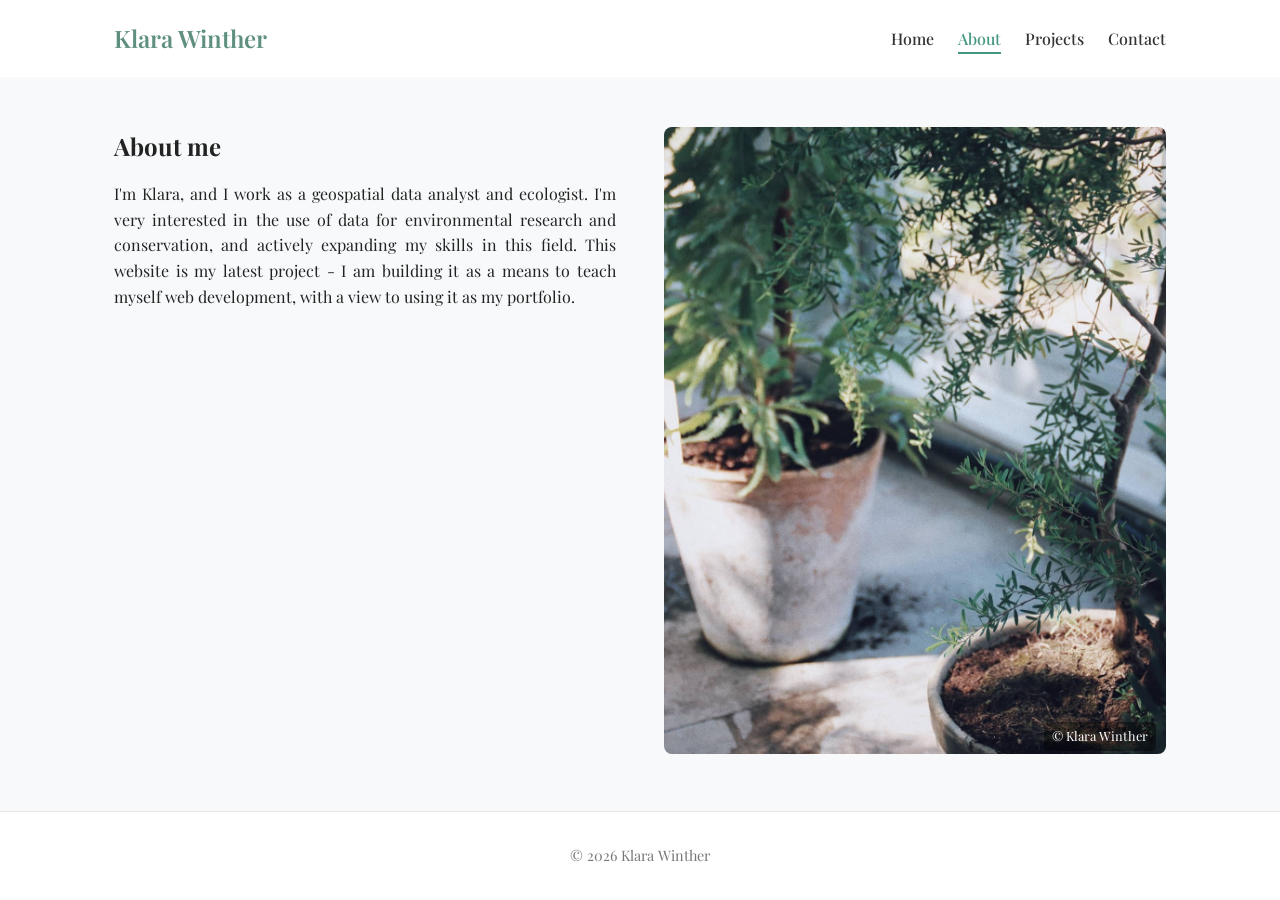
==== about.html @ df239829 "Copyright on images" ====
<!DOCTYPE html>
<html lang="en">
<head>
  <meta charset="UTF-8">
  <meta name="viewport" content="width=device-width, initial-scale=1.0">
  <title>Klara Winther</title>
  <link rel="icon" type="image/x-icon" href="/images/favicon.ico">

  <!-- Google Fonts -->
  <link rel="preconnect" href="https://fonts.googleapis.com">
  <link rel="preconnect" href="https://fonts.gstatic.com" crossorigin>
  <link href="https://fonts.googleapis.com/css2?family=Playfair+Display:ital,wght@0,400..900;1,400..900&display=swap" rel="stylesheet">

  <link rel="stylesheet" href="assets/css/style.css">
</head>

<body>

<header class="site-header">
  <div class="container">
    <h1 class="logo">Klara Winther</h1>
    <nav>
      <ul class="nav-links">
        <li><a href="index.html">Home</a></li>
        <li><a href="about.html" class="active">About</a></li>
        <li><a href="projects.html">Projects</a></li>
        <li><a href="contact.html">Contact</a></li>
      </ul>
    </nav>
  </div>
</header>

<main>

   <section class="about-hero"> 
    <div class="container about-layout">
        <div class="about-text">
            <h1>About me</h1>
            <p>I'm Klara, and I work as a geospatial data analyst and ecologist.
                I'm very interested in the use of data for environmental research and conservation, and actively expanding my skills in this field. 
                This website is my latest project - I am building it as a means to teach myself web development, with a view to using it as my portfolio.</p>
        </div>

        <div class="about-image">
       <img src="assets/images/plants.jpg">
       <span>© Klara Winther</span>
        </div>
    </div>
  </section>

  <!--<section class="content-section">
    <div class="container">
      <h3>What I Do</h3>
      <p>Short intro text here.</p>
    </div>
  </section>
-->
</main>

<footer class="site-footer">
  <div class="container">
    <p>© 2026 Klara Winther</p>
  </div>
</footer>

<script src="assets/js/script.js"></script>
</body>
</html>
---- assets/css/style.css ----
/* Reset */
* {
  margin: 0;
  padding: 0;
  box-sizing: border-box;
}

/* Base */
body {
  font-family: 'Playfair Display', serif;
  line-height: 1.6;
  background-color: #f8f9fa;
  color: #222;
}

.container {
  max-width: 1100px;
  margin: 0 auto;
  padding: 0 1.5rem;
}

/* Header */
.site-header {
  background: white;
  padding: 1.2rem 0;
}

.site-header .container {
  display: flex;
  justify-content: space-between;
  align-items: center;
}

.logo {
  font-size: 1.5rem;
  font-weight: 600;
  color: #5f8f7e;
}

.nav-links {
  list-style: none;
  display: flex;
  gap: 1.5rem;
  position: sticky;
  top: 0;
}

.nav-links a {
  text-decoration: none;
  color: #333;
  font-weight: 500;
}

.nav-links a.active {
  color: #449782;
  border-bottom: 2px solid #449782;
  padding-bottom: 3px;
}

.nav-links a:hover {
  color: #449782; /* accent color */
}

/* Hero Section */
.hero-layout {
  display: flex;
  /* Change 'center' to 'flex-start' so both image and text align to the top */
  align-items: flex-start; 
  justify-content: space-between;
  gap: 3rem;
  
  /* Creates the gap above the entire hero section */
  padding-top: 50px;
  padding-bottom: 50px;
  border-bottom: #577e70 solid 5px;
}

.hero-image {
  flex: 1;
  position: relative;
}

.hero-text {
  flex: 1;
}

.hero-text h1 {
  margin-bottom: 1rem;
}

.hero-image img {
  width: 100%;
  height: auto;
  border-radius: 8px;
}

.hero-image span {
  position: absolute;
  bottom: 10px;
  right: 10px;
  font-size: 0.8rem;
  color: white;
  background: rgba(0,0,0,0.4);
  padding: 4px 8px;
  border-radius: 4px;
}

@media (max-width: 768px) {
  .hero-layout {
    flex-direction: column;
    text-align: center;
  }
}

/* Content Sections */
.content-section {
  padding: 2rem 0;
}

.content-section h3 {
  margin-bottom: 1rem;
  font-size: 1.5rem;
}

.content-section p {
  margin-bottom: 3rem;
}

/* Footer */
.site-footer {
  padding: 2rem 0;
  background: white;
  border-top: 1px solid #e5e5e5;
  text-align: center;
  font-size: 0.9rem;
  color: #777;
}

/* Responsive */
@media (max-width: 768px) {
  .nav-links {
    flex-direction: column;
    gap: 0.5rem;
  }

  .site-header .container {
    flex-direction: column;
    gap: 1rem;
  }
}



/* CONTACT PAGE */

.contact-layout {
  display: flex;
  /* Change 'center' to 'flex-start' so both image and text align to the top */
  align-items: flex-start; 
  justify-content: space-between;
  gap: 3rem;
  
  /* Creates the gap above the entire hero section */
  padding-top: 50px;
  padding-bottom: 50px;
}

.contact-image {
  flex: 1;
  position: relative;
}

.contact-text {
  flex: 1;
}

.contact-text h1 {
  margin-bottom: 1rem;
}

.contact-text ul li {
  margin-left: 1rem;
  list-style-type: circle;
}

/* Default link */
.contact-text a {
  color: #449782;
  text-decoration: none;
  transition: color 0.2s ease;
}

/* Visited link */
.contact-text a:visited {
  color: #357a68; /* slightly darker/muted version */
}

/* Hover state */
.contact-text a:hover {
  border-bottom: 1px solid #2f6657;
}

/* Active (when clicked) */
.contact-text a:active {
  color: #1f4d42;
}


.contact-image img {
  width: 100%;
  height: auto;
  border-radius: 8px;
}

.contact-image span {
  position: absolute;
  bottom: 10px;
  right: 10px;
  font-size: 0.8rem;
  color: white;
  background: rgba(0,0,0,0.4);
  padding: 4px 8px;
  border-radius: 4px;
}

@media (max-width: 768px) {
  .contact-layout {
    flex-direction: column;
    text-align: center;
  }
}



/* ABOUT PAGE */

.about-layout {
  display: flex;
  /* Change 'center' to 'flex-start' so both image and text align to the top */
  align-items: flex-start; 
  justify-content: space-between;
  gap: 3rem;
  
  /* Creates the gap above the entire hero section */
  padding-top: 50px;
  padding-bottom: 50px;
}

.about-image {
  flex: 1;
  text-align: justify;
  position: relative;
}

.about-text {
  flex: 1;
}

.about-text h1 {
  margin-bottom: 1rem;
}

.about-text p {
  text-align: justify;
  text-justify: inter-word;
}

.about-image img {
  width: 100%;
  height: auto;
  border-radius: 8px;
}

.about-image span {
  position: absolute;
  bottom: 10px;
  right: 10px;
  font-size: 0.8rem;
  color: white;
  background: rgba(0,0,0,0.4);
  padding: 4px 8px;
  border-radius: 4px;
}

@media (max-width: 768px) {
  .about-layout {
    flex-direction: column;
    text-align: center;
  }
}

/* PROJECTS PAGE */

.projects-layout {
  display: flex;
  /* Change 'center' to 'flex-start' so both image and text align to the top */
  align-items: flex-start; 
  justify-content: space-between;
  gap: 3rem;
  
  /* Creates the gap above the entire hero section */
  padding-top: 50px;
  padding-bottom: 50px;
}

.projects-image {
  flex: 1;
  text-align: justify;
  position: relative;
}

.projects-text {
  flex: 1;
}

.projects-text h1 {
  margin-bottom: 1rem;
}

.projects-image img {
  width: 100%;
  height: auto;
  border-radius: 8px;
}

.projects-image span {
  position: absolute;
  bottom: 10px;
  right: 10px;
  font-size: 0.8rem;
  color: white;
  background: rgba(0,0,0,0.4);
  padding: 4px 8px;
  border-radius: 4px;
}

@media (max-width: 768px) {
  .projects-layout {
    flex-direction: column;
    text-align: center;
  }
}
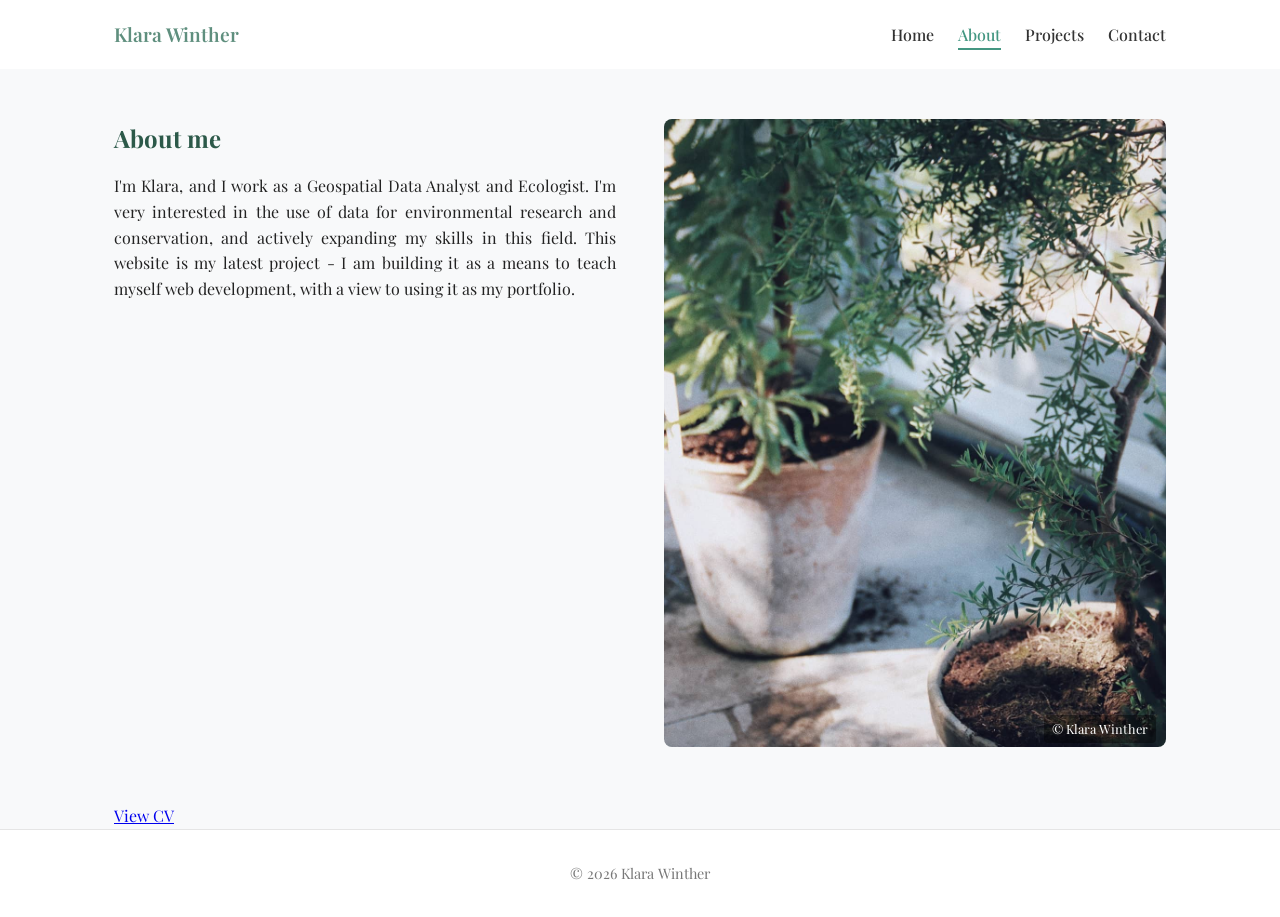
==== commit 4334fc6d: "CV test" ====
--- a/about.html
+++ b/about.html
@@ -36,7 +36,7 @@
     <div class="container about-layout">
         <div class="about-text">
             <h1>About me</h1>
-            <p>I'm Klara, and I work as a geospatial data analyst and ecologist.
+            <p>I'm Klara, and I work as a Geospatial Data Analyst and Ecologist.
                 I'm very interested in the use of data for environmental research and conservation, and actively expanding my skills in this field. 
                 This website is my latest project - I am building it as a means to teach myself web development, with a view to using it as my portfolio.</p>
         </div>
@@ -48,13 +48,14 @@
     </div>
   </section>
 
-  <!--<section class="content-section">
+  <section class="content-section">
     <div class="container">
-      <h3>What I Do</h3>
-      <p>Short intro text here.</p>
+      <p><a href="assets/files/Klara_CV_February_2026_HW.pdf" target="_blank">
+  View CV
+</a></p>
     </div>
   </section>
--->
+
 </main>
 
 <footer class="site-footer">
--- a/assets/css/style.css
+++ b/assets/css/style.css
@@ -32,7 +32,7 @@
 }
 
 .logo {
-  font-size: 1.5rem;
+  font-size: 1.2rem;
   font-weight: 600;
   color: #5f8f7e;
 }
@@ -72,7 +72,6 @@
   /* Creates the gap above the entire hero section */
   padding-top: 50px;
   padding-bottom: 50px;
-  border-bottom: #577e70 solid 5px;
 }
 
 .hero-image {
@@ -86,6 +85,12 @@
 
 .hero-text h1 {
   margin-bottom: 1rem;
+  color: #2c5949;
+}
+
+.hero-text p {
+  text-align: justify;
+  text-justify: inter-word;
 }
 
 .hero-image img {
@@ -112,7 +117,7 @@
   }
 }
 
-/* Content Sections */
+/* Content Sections
 .content-section {
   padding: 2rem 0;
 }
@@ -124,7 +129,7 @@
 
 .content-section p {
   margin-bottom: 3rem;
-}
+} */
 
 /* Footer */
 .site-footer {
@@ -176,6 +181,7 @@
 
 .contact-text h1 {
   margin-bottom: 1rem;
+  color: #2c5949;
 }
 
 .contact-text ul li {
@@ -258,6 +264,7 @@
 
 .about-text h1 {
   margin-bottom: 1rem;
+  color: #2c5949;
 }
 
 .about-text p {
@@ -315,6 +322,7 @@
 
 .projects-text h1 {
   margin-bottom: 1rem;
+  color: #2c5949;
 }
 
 .projects-image img {
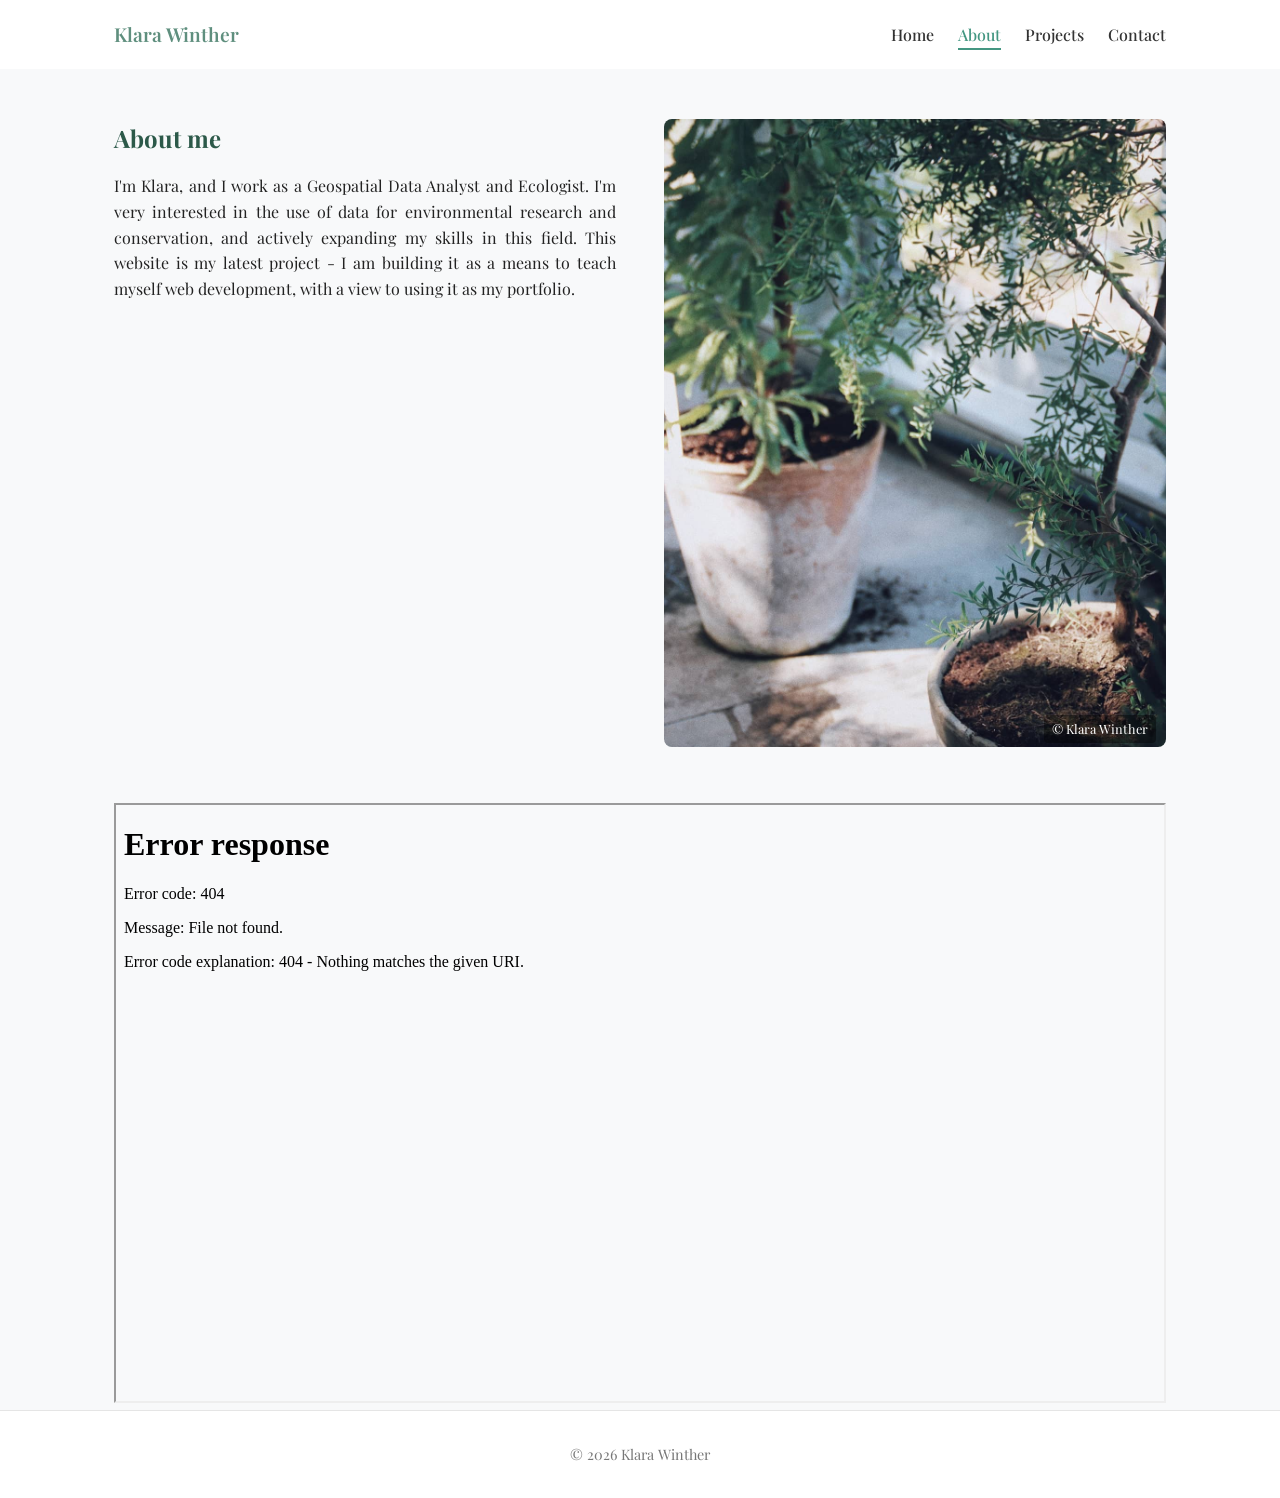
==== commit 98d42e8b: "CV test 2" ====
--- a/about.html
+++ b/about.html
@@ -50,9 +50,7 @@
 
   <section class="content-section">
     <div class="container">
-      <p><a href="assets/files/Klara_CV_February_2026_HW.pdf" target="_blank">
-  View CV
-</a></p>
+      <iframe src="assets/files/Klara-Winther-CV.pdf" width="100%" height="600px"></iframe>
     </div>
   </section>
 
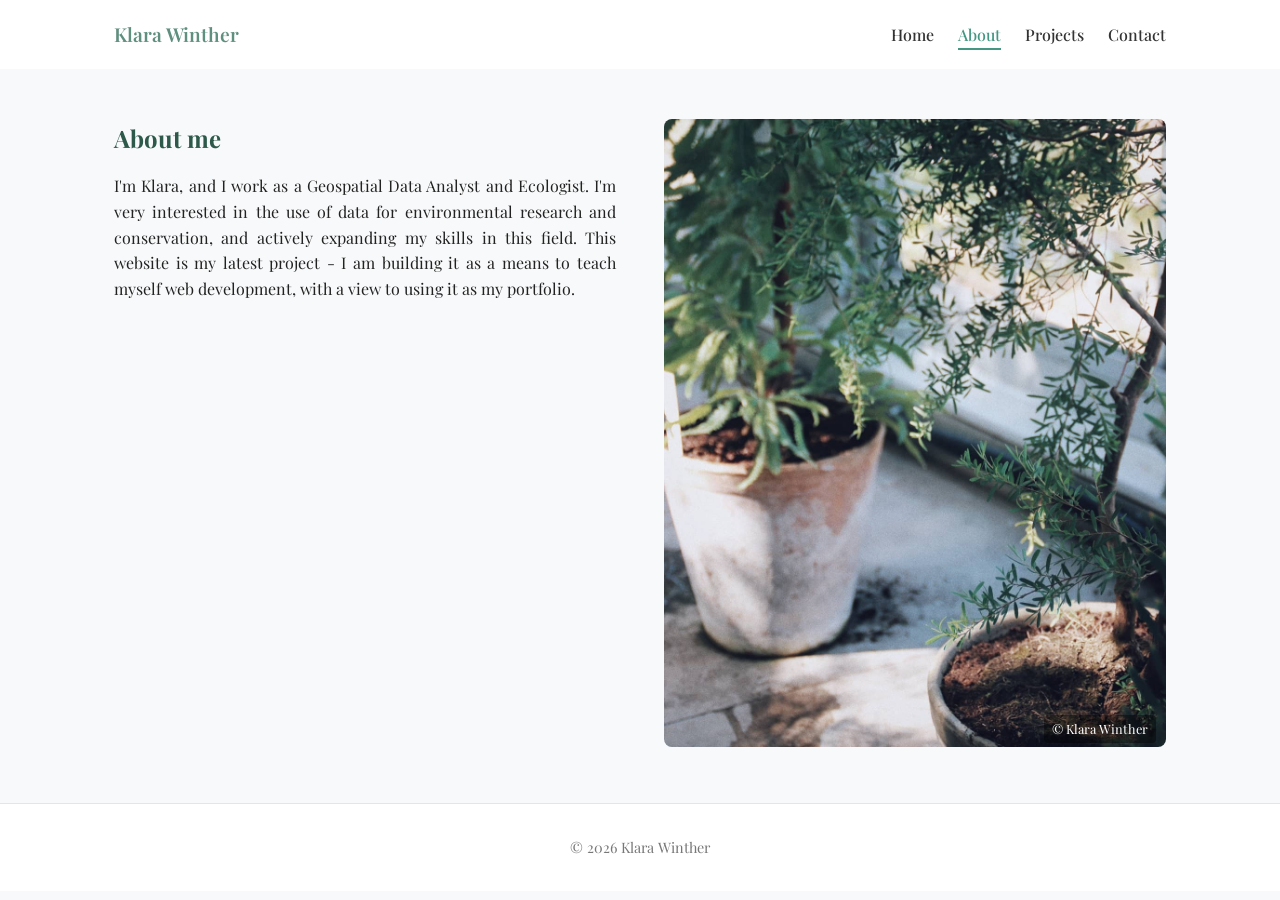
==== commit d016892b: "Project page update" ====
--- a/about.html
+++ b/about.html
@@ -48,11 +48,11 @@
     </div>
   </section>
 
-  <section class="content-section">
+ <!-- <section class="content-section">
     <div class="container">
       <iframe src="assets/files/Klara-Winther-CV.pdf" width="100%" height="600px"></iframe>
     </div>
-  </section>
+  </section>-->
 
 </main>
 
--- a/assets/css/style.css
+++ b/assets/css/style.css
@@ -318,6 +318,8 @@
 
 .projects-text {
   flex: 1;
+  background-image: url('assets/images/map_sketch.jpeg');
+  background-size: cover;
 }
 
 .projects-text h1 {
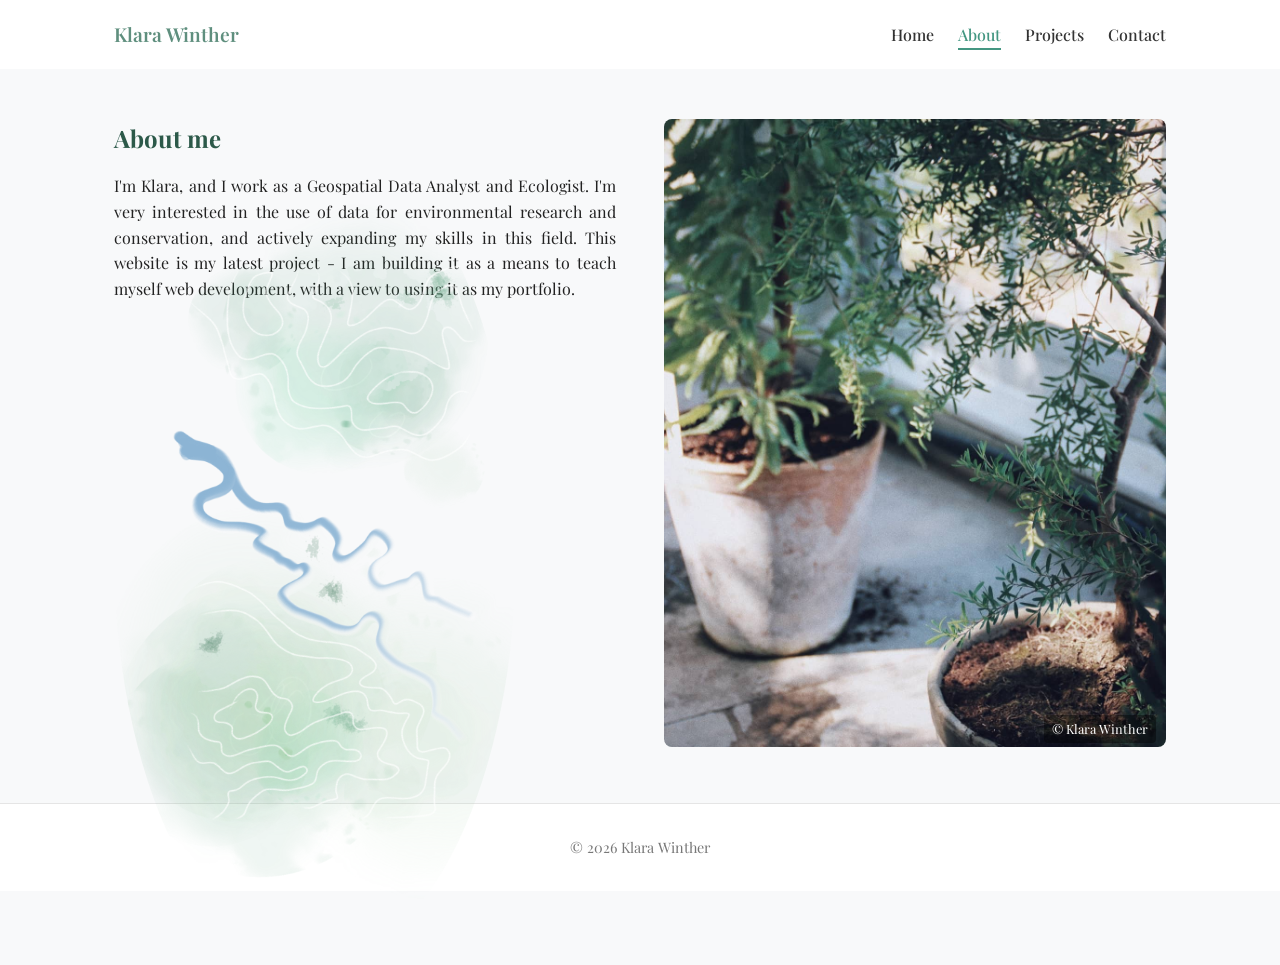
==== commit 8b029128: "Backgrounds" ====
--- a/about.html
+++ b/about.html
@@ -35,6 +35,7 @@
    <section class="about-hero"> 
     <div class="container about-layout">
         <div class="about-text">
+          <img src="assets/images/map_sketch.png" class="sketch">
             <h1>About me</h1>
             <p>I'm Klara, and I work as a Geospatial Data Analyst and Ecologist.
                 I'm very interested in the use of data for environmental research and conservation, and actively expanding my skills in this field. 
--- a/assets/css/style.css
+++ b/assets/css/style.css
@@ -260,6 +260,14 @@
 
 .about-text {
   flex: 1;
+  position: relative;
+}
+
+.about-text .sketch {
+  position: absolute;
+  top: 20px;
+  width: 80%;
+  border-radius: 60%;
 }
 
 .about-text h1 {
@@ -307,7 +315,14 @@
   
   /* Creates the gap above the entire hero section */
   padding-top: 50px;
-  padding-bottom: 50px;
+  padding-bottom: 150px;
+}
+
+.projects-text .sketch {
+  position: absolute;
+  top: 20px;
+  width: 80%;
+  border-radius: 60%;
 }
 
 .projects-image {
@@ -318,8 +333,7 @@
 
 .projects-text {
   flex: 1;
-  background-image: url('assets/images/map_sketch.jpeg');
-  background-size: cover;
+  position: relative;
 }
 
 .projects-text h1 {
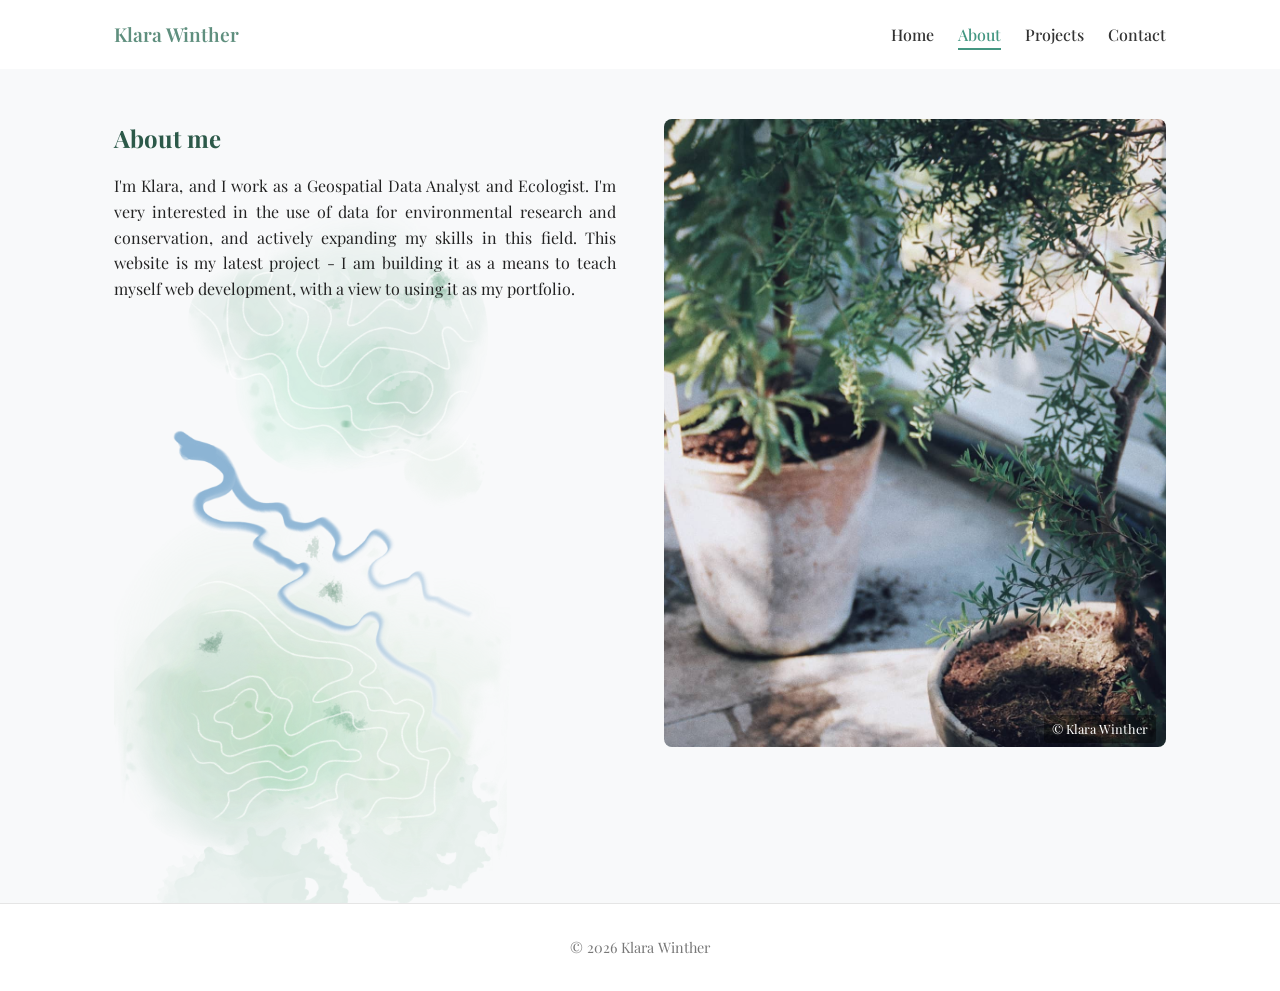
==== commit 0b2c6bae: "Backgrounds 8" ====
--- a/about.html
+++ b/about.html
@@ -35,7 +35,7 @@
    <section class="about-hero"> 
     <div class="container about-layout">
         <div class="about-text">
-          <img src="assets/images/map_sketch.png" class="sketch">
+          <img src="assets/images/map_sketch_update.png" class="sketch">
             <h1>About me</h1>
             <p>I'm Klara, and I work as a Geospatial Data Analyst and Ecologist.
                 I'm very interested in the use of data for environmental research and conservation, and actively expanding my skills in this field. 
--- a/assets/css/style.css
+++ b/assets/css/style.css
@@ -71,7 +71,7 @@
   
   /* Creates the gap above the entire hero section */
   padding-top: 50px;
-  padding-bottom: 50px;
+  padding-bottom: 150px;
 }
 
 .hero-image {
@@ -81,6 +81,15 @@
 
 .hero-text {
   flex: 1;
+  position: relative;
+}
+
+.hero-text .sketch {
+  position: absolute;
+  top: 20px;
+  width: 80%;
+  border-radius: 50%;
+  z-index: -1; /* Ensure the sketch is behind the text */
 }
 
 .hero-text h1 {
@@ -249,7 +258,7 @@
   
   /* Creates the gap above the entire hero section */
   padding-top: 50px;
-  padding-bottom: 50px;
+  padding-bottom: 150px;
 }
 
 .about-image {
@@ -267,7 +276,8 @@
   position: absolute;
   top: 20px;
   width: 80%;
-  border-radius: 60%;
+  clip-path: circle(60%);
+  z-index: -1; /* Ensure the sketch is behind the text */
 }
 
 .about-text h1 {
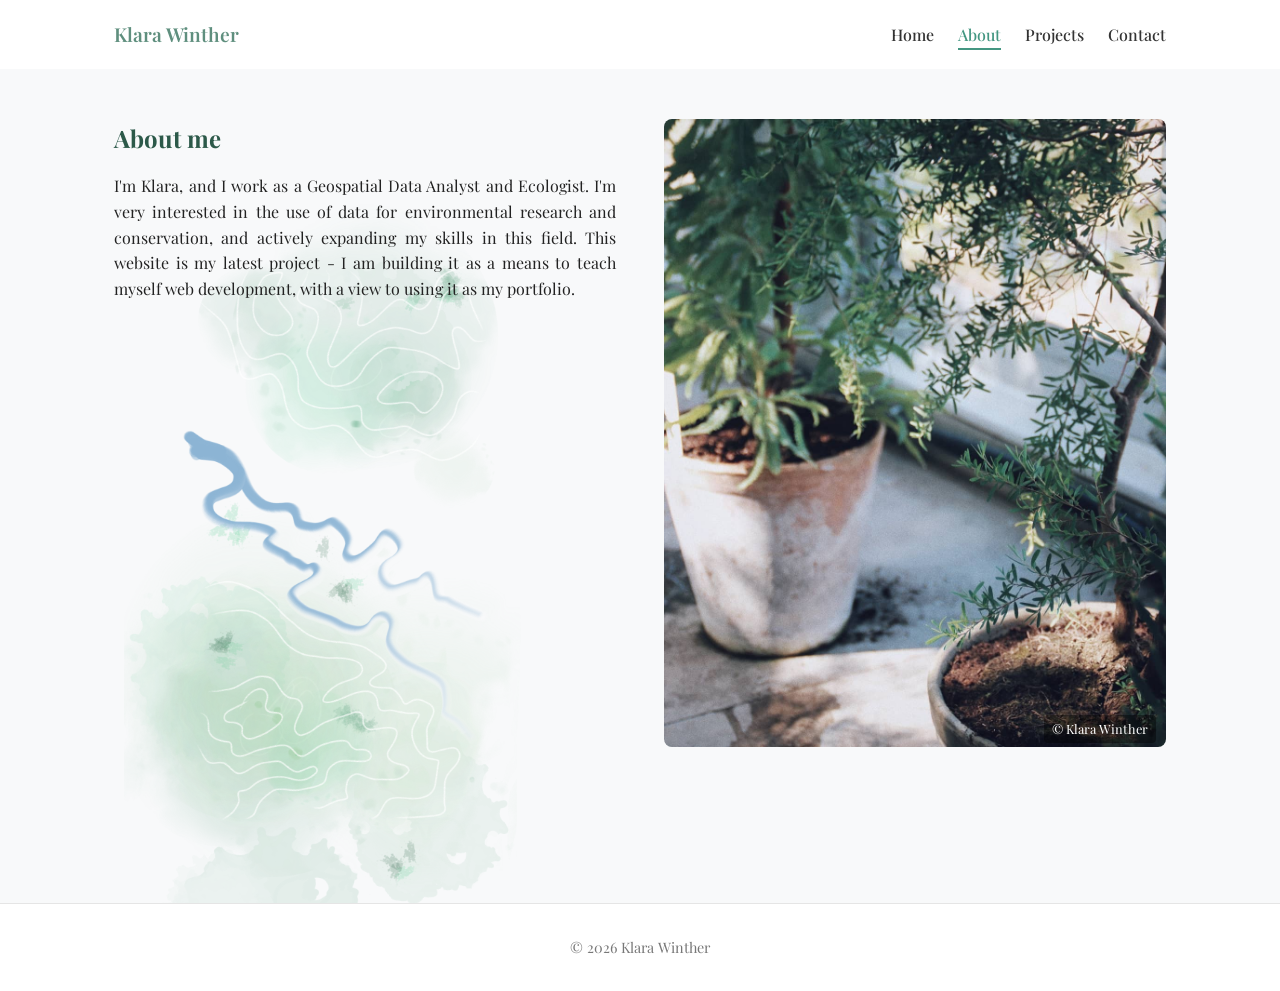
==== commit f8555a48: "Backgrounds 11" ====
--- a/about.html
+++ b/about.html
@@ -35,7 +35,7 @@
    <section class="about-hero"> 
     <div class="container about-layout">
         <div class="about-text">
-          <img src="assets/images/map_sketch_update.png" class="sketch">
+          <img src="assets/images/map_sketch.png" class="sketch">
             <h1>About me</h1>
             <p>I'm Klara, and I work as a Geospatial Data Analyst and Ecologist.
                 I'm very interested in the use of data for environmental research and conservation, and actively expanding my skills in this field. 
--- a/assets/css/style.css
+++ b/assets/css/style.css
@@ -275,8 +275,8 @@
 .about-text .sketch {
   position: absolute;
   top: 20px;
+  left: 10px;
   width: 80%;
-  clip-path: circle(60%);
   z-index: -1; /* Ensure the sketch is behind the text */
 }
 
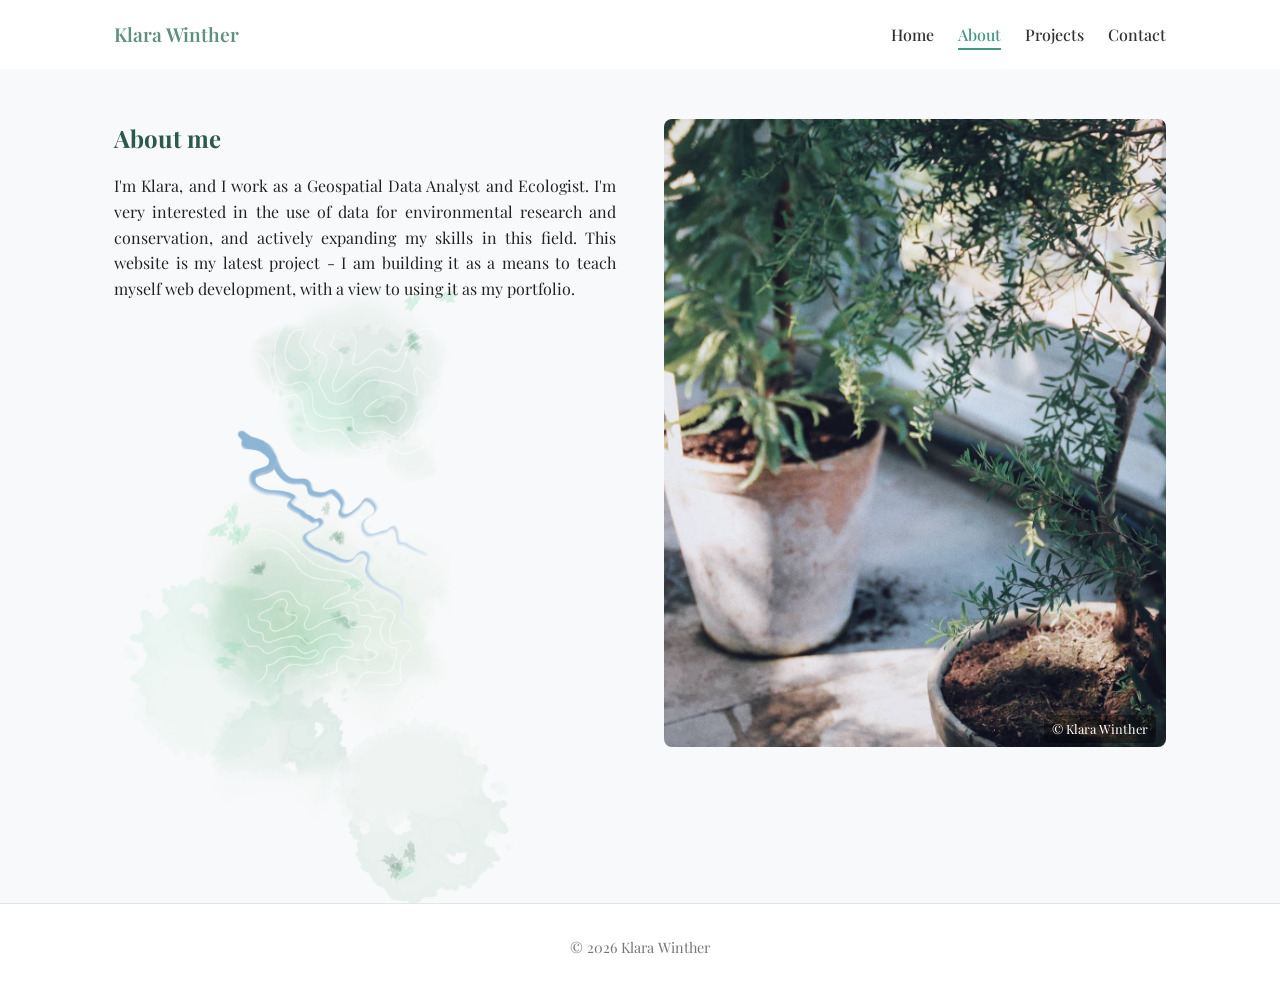
==== commit bfbaf4c5: "Backgrounds 13" ====
--- a/about.html
+++ b/about.html
@@ -35,7 +35,7 @@
    <section class="about-hero"> 
     <div class="container about-layout">
         <div class="about-text">
-          <img src="assets/images/map_sketch.png" class="sketch">
+          <img src="assets/images/map_sketch_update.png" class="sketch">
             <h1>About me</h1>
             <p>I'm Klara, and I work as a Geospatial Data Analyst and Ecologist.
                 I'm very interested in the use of data for environmental research and conservation, and actively expanding my skills in this field. 
--- a/assets/css/style.css
+++ b/assets/css/style.css
@@ -277,6 +277,7 @@
   top: 20px;
   left: 10px;
   width: 80%;
+  border-radius: 8px;
   z-index: -1; /* Ensure the sketch is behind the text */
 }
 
